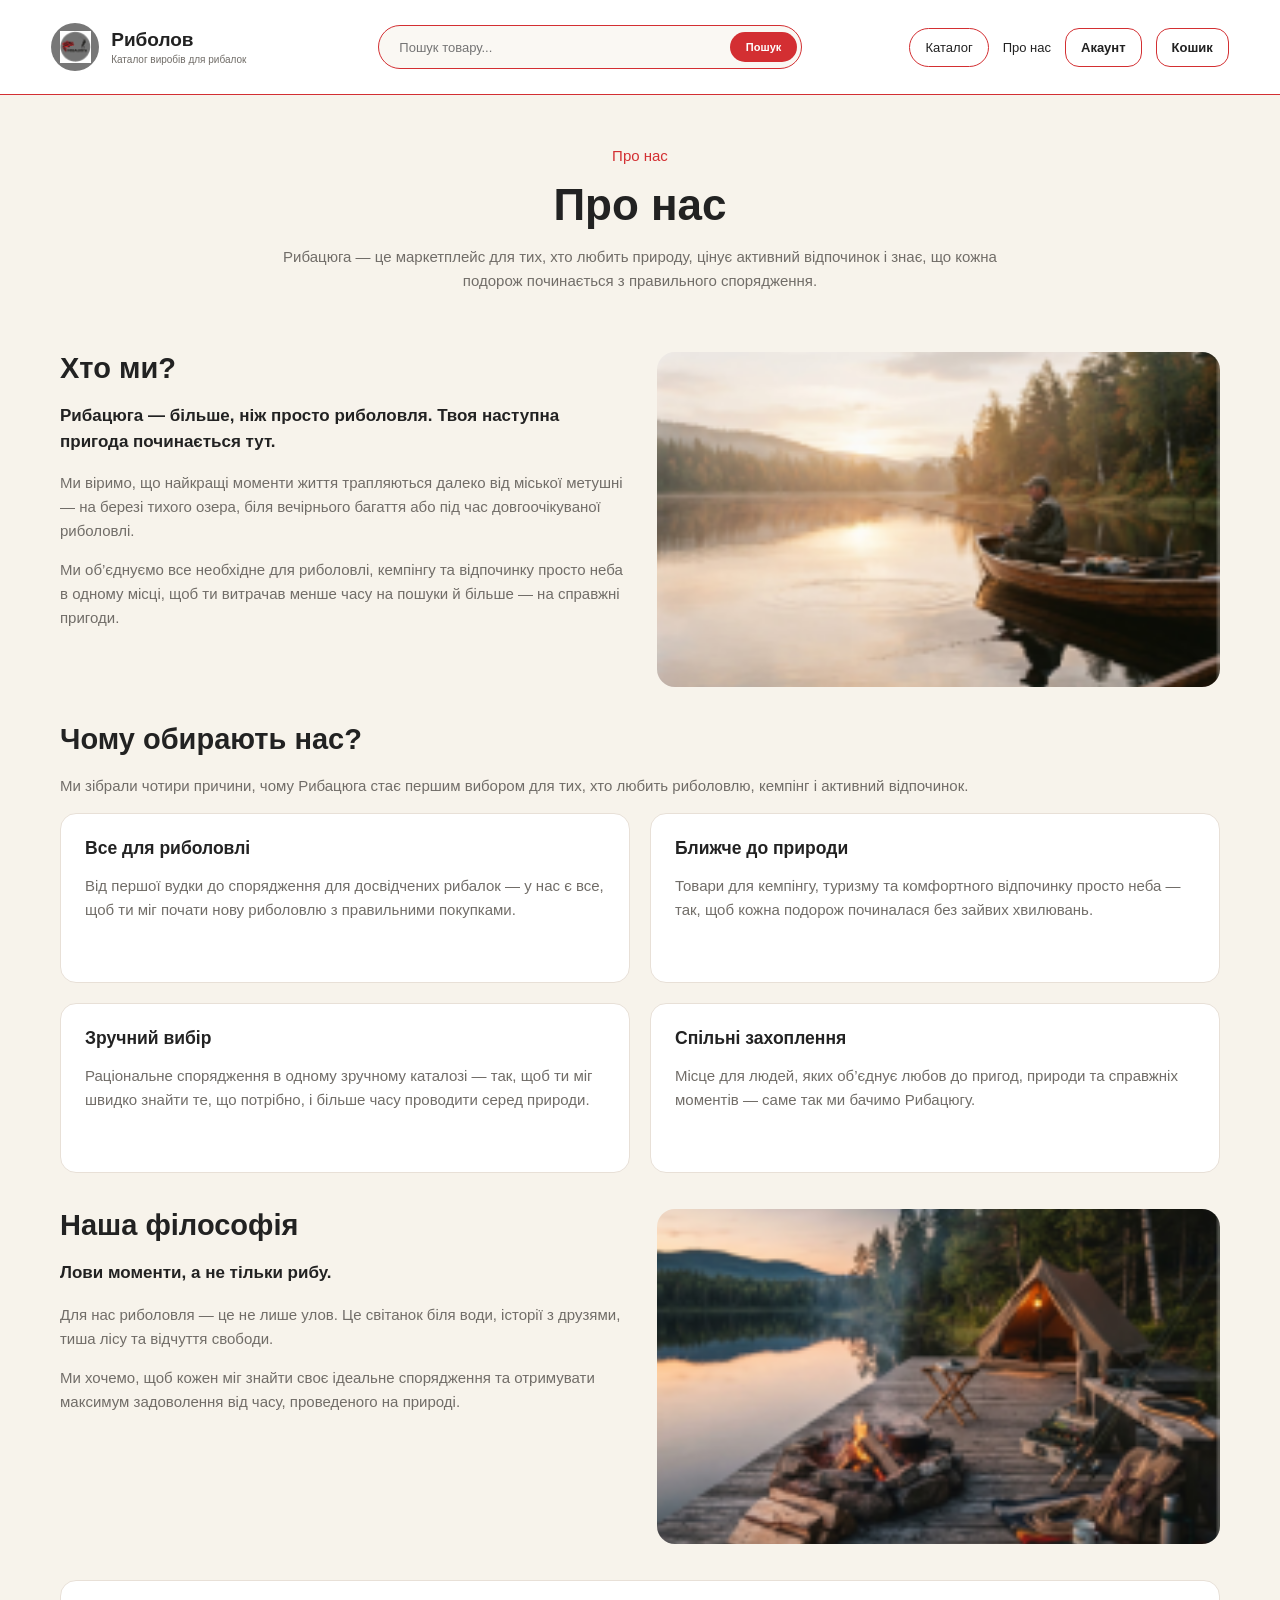
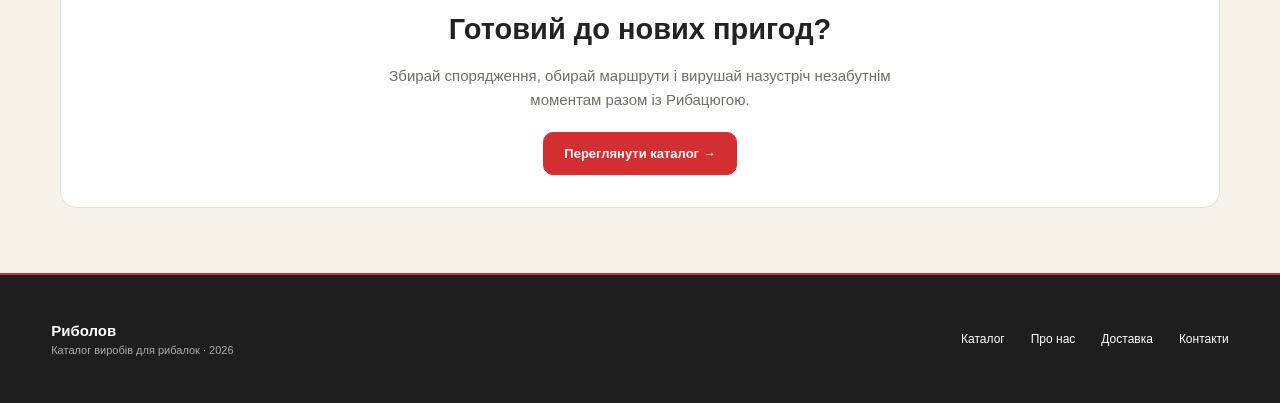
==== about.html @ 7ff8fed2 "Add HTML and CSS marketplace pages" ====
<!DOCTYPE html>
<html lang="uk">
  <head>
    <meta charset="utf-8">
    <meta name="viewport" content="width=device-width, initial-scale=1">
    <title>Про нас — Риболов</title>
    <link rel="stylesheet" href="styles.css">
    <link rel="stylesheet" href="about.css">
  </head>
  <body class="about-page">
    <header class="site-header">
      <div class="container header-inner">
        <a href="index.html" class="brand" aria-label="Риболов — головна"><span class="brand-mark"><img src="assets/logo.png" alt=""></span><span><strong>Риболов</strong><small>Каталог виробів для рибалок</small></span></a>
        <form class="header-search" action="catalog.html">
          <input name="q" type="search" placeholder="Пошук товару..." aria-label="Пошук товару">
          <button class="search-button" type="submit">Пошук</button>
        </form>
        <nav class="top-nav" aria-label="Основна навігація">
          <a class="nav-pill" href="catalog.html">Каталог</a>
          <a class="nav-plain" href="about.html" aria-current="page">Про нас</a>
          <a class="nav-icon" href="login.html">Акаунт</a>
          <a class="nav-icon" href="cart.html">Кошик</a>
        </nav>
      </div>
    </header>
    <main class="container story-main">
      <section class="story-hero">
        <div class="eyebrow">Про нас</div>
        <h1>Про нас</h1>
        <p>Рибацюга — це маркетплейс для тих, хто любить природу, цінує активний відпочинок і знає, що кожна подорож починається з правильного спорядження.</p>
      </section>
      <section class="story-split">
        <div>
          <h2>Хто ми?</h2>
          <h3>Рибацюга — більше, ніж просто риболовля. Твоя наступна пригода починається тут.</h3>
          <p>Ми віримо, що найкращі моменти життя трапляються далеко від міської метушні — на березі тихого озера, біля вечірнього багаття або під час довгоочікуваної риболовлі.</p>
          <p>Ми об’єднуємо все необхідне для риболовлі, кемпінгу та відпочинку просто неба в одному місці, щоб ти витрачав менше часу на пошуки й більше — на справжні пригоди.</p>
        </div>
        <img src="assets/about-lake.png" alt="Рибалка у човні на спокійному озері">
      </section>
      <section class="benefits">
        <h2>Чому обирають нас?</h2>
        <p class="section-intro">Ми зібрали чотири причини, чому Рибацюга стає першим вибором для тих, хто любить риболовлю, кемпінг і активний відпочинок.</p>
        <div class="benefits-grid">
          <article class="surface">
            <h3>Все для риболовлі</h3>
            <p>Від першої вудки до спорядження для досвідчених рибалок — у нас є все, щоб ти міг почати нову риболовлю з правильними покупками.</p>
          </article>
          <article class="surface">
            <h3>Ближче до природи</h3>
            <p>Товари для кемпінгу, туризму та комфортного відпочинку просто неба — так, щоб кожна подорож починалася без зайвих хвилювань.</p>
          </article>
          <article class="surface">
            <h3>Зручний вибір</h3>
            <p>Раціональне спорядження в одному зручному каталозі — так, щоб ти міг швидко знайти те, що потрібно, і більше часу проводити серед природи.</p>
          </article>
          <article class="surface">
            <h3>Спільні захоплення</h3>
            <p>Місце для людей, яких об’єднує любов до пригод, природи та справжніх моментів — саме так ми бачимо Рибацюгу.</p>
          </article>
        </div>
      </section>
      <section class="story-split philosophy">
        <div>
          <h2>Наша філософія</h2>
          <h3>Лови моменти, а не тільки рибу.</h3>
          <p>Для нас риболовля — це не лише улов. Це світанок біля води, історії з друзями, тиша лісу та відчуття свободи.</p>
          <p>Ми хочемо, щоб кожен міг знайти своє ідеальне спорядження та отримувати максимум задоволення від часу, проведеного на природі.</p>
        </div>
        <img src="assets/about-camp.png" alt="Намет і спорядження на березі озера">
      </section>
      <section class="story-cta surface">
        <h2>Готовий до нових пригод?</h2>
        <p>Збирай спорядження, обирай маршрути і вирушай назустріч незабутнім моментам разом із Рибацюгою.</p>
        <a href="catalog.html" class="btn">Переглянути каталог →</a>
      </section>
    </main>
    <footer class="site-footer">
      <div class="container footer-inner">
        <div><strong>Риболов</strong><small>Каталог виробів для рибалок · 2026</small></div>
        <nav class="footer-links" aria-label="Навігація в підвалі">
          <a href="catalog.html">Каталог</a>
          <a href="about.html">Про нас</a>
          <a href="contacts.html">Доставка</a>
          <a href="contacts.html">Контакти</a>
        </nav>
      </div>
    </footer>
  </body>
</html>
---- styles.css ----
/* 1. Загальні стилі для всіх сторінок */
* {
  box-sizing: border-box;
}

body {
  margin: 0;
  min-width: 1100px;
  background: #f7f3eb;
  color: #222;
  font-family: Arial, sans-serif;
  font-size: 15px;
}

a {
  color: inherit;
  text-decoration: none;
}

img {
  max-width: 100%;
}

button, input, select {
  font: inherit;
}

button {
  cursor: pointer;
}

.container {
  width: 92%;
  max-width: 1320px;
  margin: 0 auto;
}

.surface {
  background: white;
  border: 1px solid #e8e0d7;
  border-radius: 16px;
}

.btn {
  display: inline-block;
  padding: 13px 20px;
  border: 1px solid #d32f32;
  border-radius: 10px;
  background: #d32f32;
  color: white;
  font-weight: bold;
  font-size: 13px;
  text-align: center;
}

.btn-outline {
  background: white;
  color: #d32f32;
}

.page-title {
  margin: 0;
  font-size: 34px;
}

.page-intro, .lead {
  color: #716d68;
  line-height: 1.6;
}

.breadcrumb {
  margin: 40px 0 22px;
  color: #89827c;
  font-size: 13px;
}

.breadcrumb span, .eyebrow {
  color: #d32f32;
}

/* 2. Верхнє меню — однакове на всіх сторінках */
.site-header {
  background: white;
  border-bottom: 1px solid #d32f32;
}

.header-inner {
  height: 94px;
  display: flex;
  align-items: center;
  justify-content: space-between;
  gap: 24px;
}

.brand {
  display: flex;
  align-items: center;
  gap: 12px;
  min-width: 220px;
}

.brand-mark {
  width: 48px;
  height: 48px;
  border-radius: 50%;
  background: #777;
  display: flex;
  align-items: center;
  justify-content: center;
}

.brand-mark img {
  width: 31px;
}

.brand strong, .brand small {
  display: block;
}

.brand strong {
  font-size: 19px;
}

.brand small {
  margin-top: 3px;
  color: #716d68;
  font-size: 10px;
}

.header-search {
  display: flex;
  align-items: center;
  width: 36%;
  height: 44px;
  padding: 4px;
  border: 1px solid #d32f32;
  border-radius: 24px;
  background: #faf8f3;
}

.header-search input {
  flex: 1;
  min-width: 0;
  padding-left: 16px;
  border: 0;
  outline: 0;
  background: transparent;
  font-size: 13px;
}

.search-button {
  padding: 9px 16px;
  border: 0;
  border-radius: 20px;
  background: #d32f32;
  color: white;
  font-size: 11px;
  font-weight: bold;
}

.top-nav {
  display: flex;
  align-items: center;
  gap: 14px;
  white-space: nowrap;
  font-size: 13px;
}

.nav-pill, .nav-icon {
  padding: 11px 15px;
  border: 1px solid #d32f32;
  border-radius: 20px;
}

.nav-icon {
  border-radius: 14px;
  font-weight: bold;
}

/* 3. Нижнє меню */
.site-footer {
  background: #1e1e1e;
  color: white;
  border-top: 2px solid #d32f32;
}

.footer-inner {
  min-height: 128px;
  display: flex;
  align-items: center;
  justify-content: space-between;
}

.footer-inner strong, .footer-inner small {
  display: block;
}

.footer-inner small {
  margin-top: 5px;
  color: #aaa;
  font-size: 11px;
}

.footer-links {
  display: flex;
  gap: 26px;
  font-size: 12px;
}
---- about.css ----
/* 9. Про нас */
.story-main {
  max-width: 1160px;
  padding-bottom: 65px;
}

.story-hero {
  max-width: 750px;
  margin: auto;
  padding: 52px 0 44px;
  text-align: center;
}

.story-hero h1 {
  margin: 16px 0 10px;
  font-size: 44px;
}

.story-hero p, .story-split p, .benefits p, .story-cta p {
  color: #716d68;
  line-height: 1.6;
}

.story-split {
  display: grid;
  grid-template-columns: 1fr 1fr;
  gap: 34px;
  margin-bottom: 36px;
}

.story-split h2, .benefits h2, .story-cta h2 {
  margin: 0 0 18px;
  font-size: 29px;
}

.story-split h3 {
  font-size: 17px;
  line-height: 1.5;
}

.story-split img {
  width: 100%;
  height: 335px;
  border-radius: 18px;
  object-fit: cover;
}

.benefits {
  margin-bottom: 36px;
}

.benefits-grid {
  display: grid;
  grid-template-columns: 1fr 1fr;
  gap: 20px;
}

.benefits-grid article {
  min-height: 170px;
  padding: 24px;
}

.benefits-grid h3 {
  margin: 0;
}

.story-cta {
  padding: 32px;
  text-align: center;
}

.story-cta p {
  max-width: 570px;
  margin: 0 auto 20px;
}
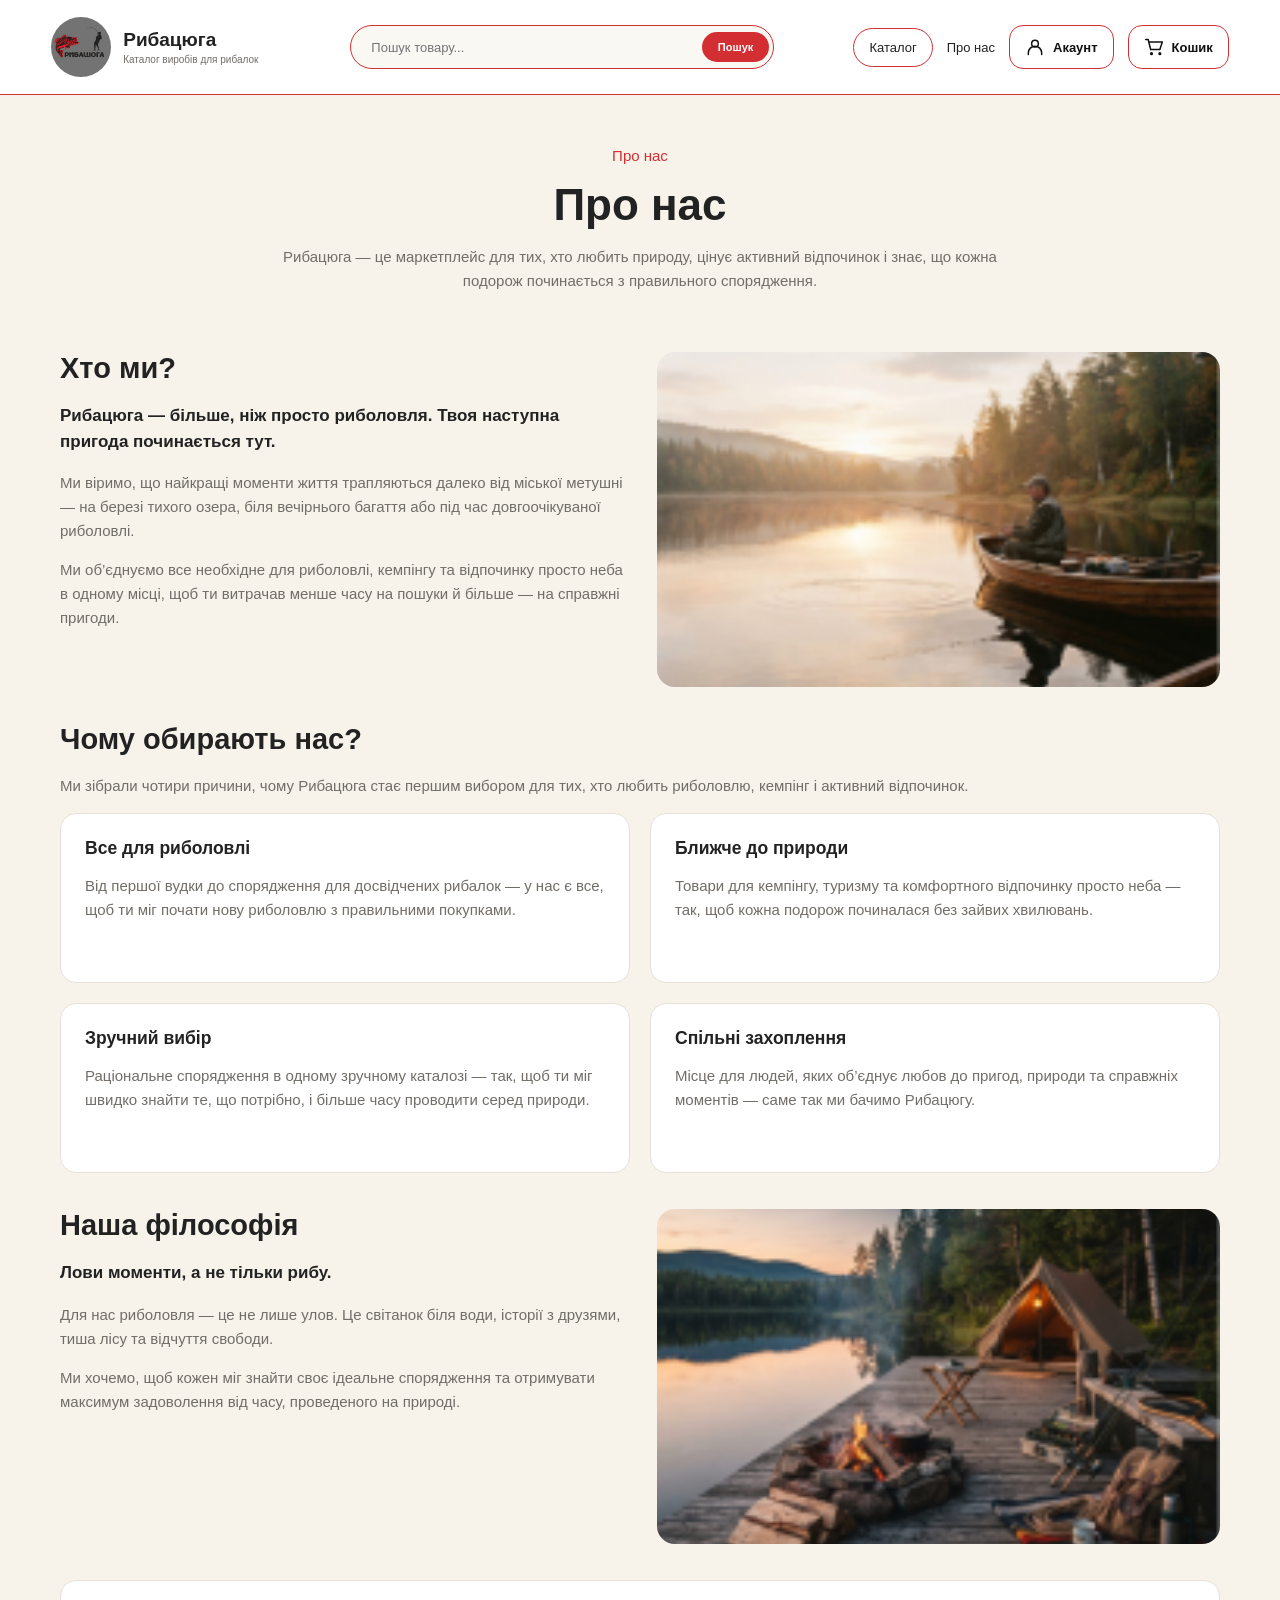
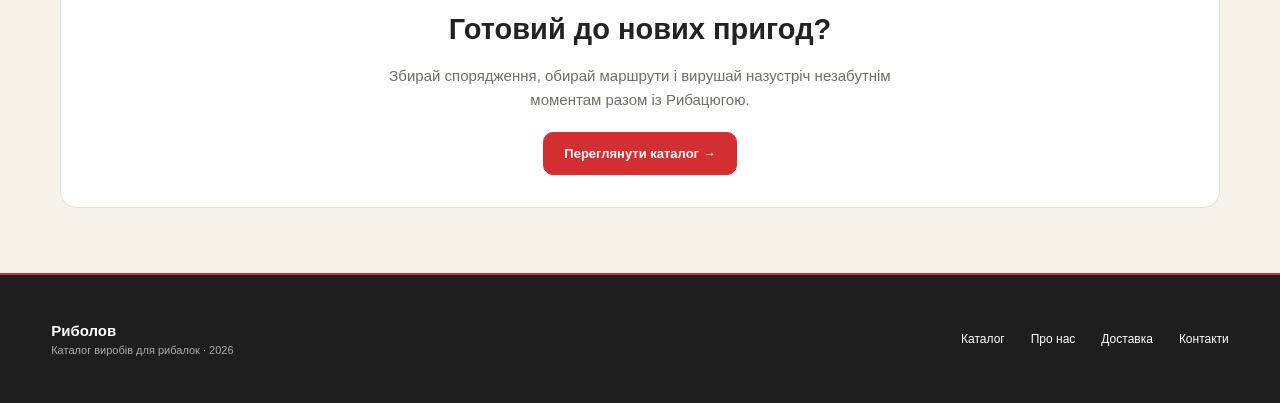
==== commit d2b483fe: "Unify header logo and account/cart icons" ====
--- a/about.html
+++ b/about.html
@@ -10,7 +10,7 @@
   <body class="about-page">
     <header class="site-header">
       <div class="container header-inner">
-        <a href="index.html" class="brand" aria-label="Риболов — головна"><span class="brand-mark"><img src="assets/logo.png" alt=""></span><span><strong>Риболов</strong><small>Каталог виробів для рибалок</small></span></a>
+        <a href="index.html" class="brand" aria-label="Рибацюга — головна"><span class="brand-mark"><img src="assets/logo.png" alt=""></span><span><strong>Рибацюга</strong><small>Каталог виробів для рибалок</small></span></a>
         <form class="header-search" action="catalog.html">
           <input name="q" type="search" placeholder="Пошук товару..." aria-label="Пошук товару">
           <button class="search-button" type="submit">Пошук</button>
@@ -18,8 +18,8 @@
         <nav class="top-nav" aria-label="Основна навігація">
           <a class="nav-pill" href="catalog.html">Каталог</a>
           <a class="nav-plain" href="about.html" aria-current="page">Про нас</a>
-          <a class="nav-icon" href="login.html">Акаунт</a>
-          <a class="nav-icon" href="cart.html">Кошик</a>
+          <a class="nav-icon" href="login.html"><img src="assets/account-icon.svg" alt="">Акаунт</a>
+          <a class="nav-icon" href="cart.html"><img src="assets/cart-icon.svg" alt="">Кошик</a>
         </nav>
       </div>
     </header>
--- a/styles.css
+++ b/styles.css
@@ -100,17 +100,22 @@
 }
 
 .brand-mark {
-  width: 48px;
-  height: 48px;
+  width: 60px;
+  height: 60px;
   border-radius: 50%;
   background: #777;
   display: flex;
   align-items: center;
   justify-content: center;
+  overflow: hidden;
+  flex-shrink: 0;
 }
 
 .brand-mark img {
-  width: 31px;
+  display: block;
+  width: 100%;
+  height: 100%;
+  object-fit: cover;
 }
 
 .brand strong, .brand small {
@@ -173,8 +178,18 @@
 }
 
 .nav-icon {
+  display: inline-flex;
+  align-items: center;
+  gap: 8px;
   border-radius: 14px;
+  color: #111;
   font-weight: bold;
+}
+
+.nav-icon img {
+  display: block;
+  width: 20px;
+  height: 20px;
 }
 
 /* 3. Нижнє меню */
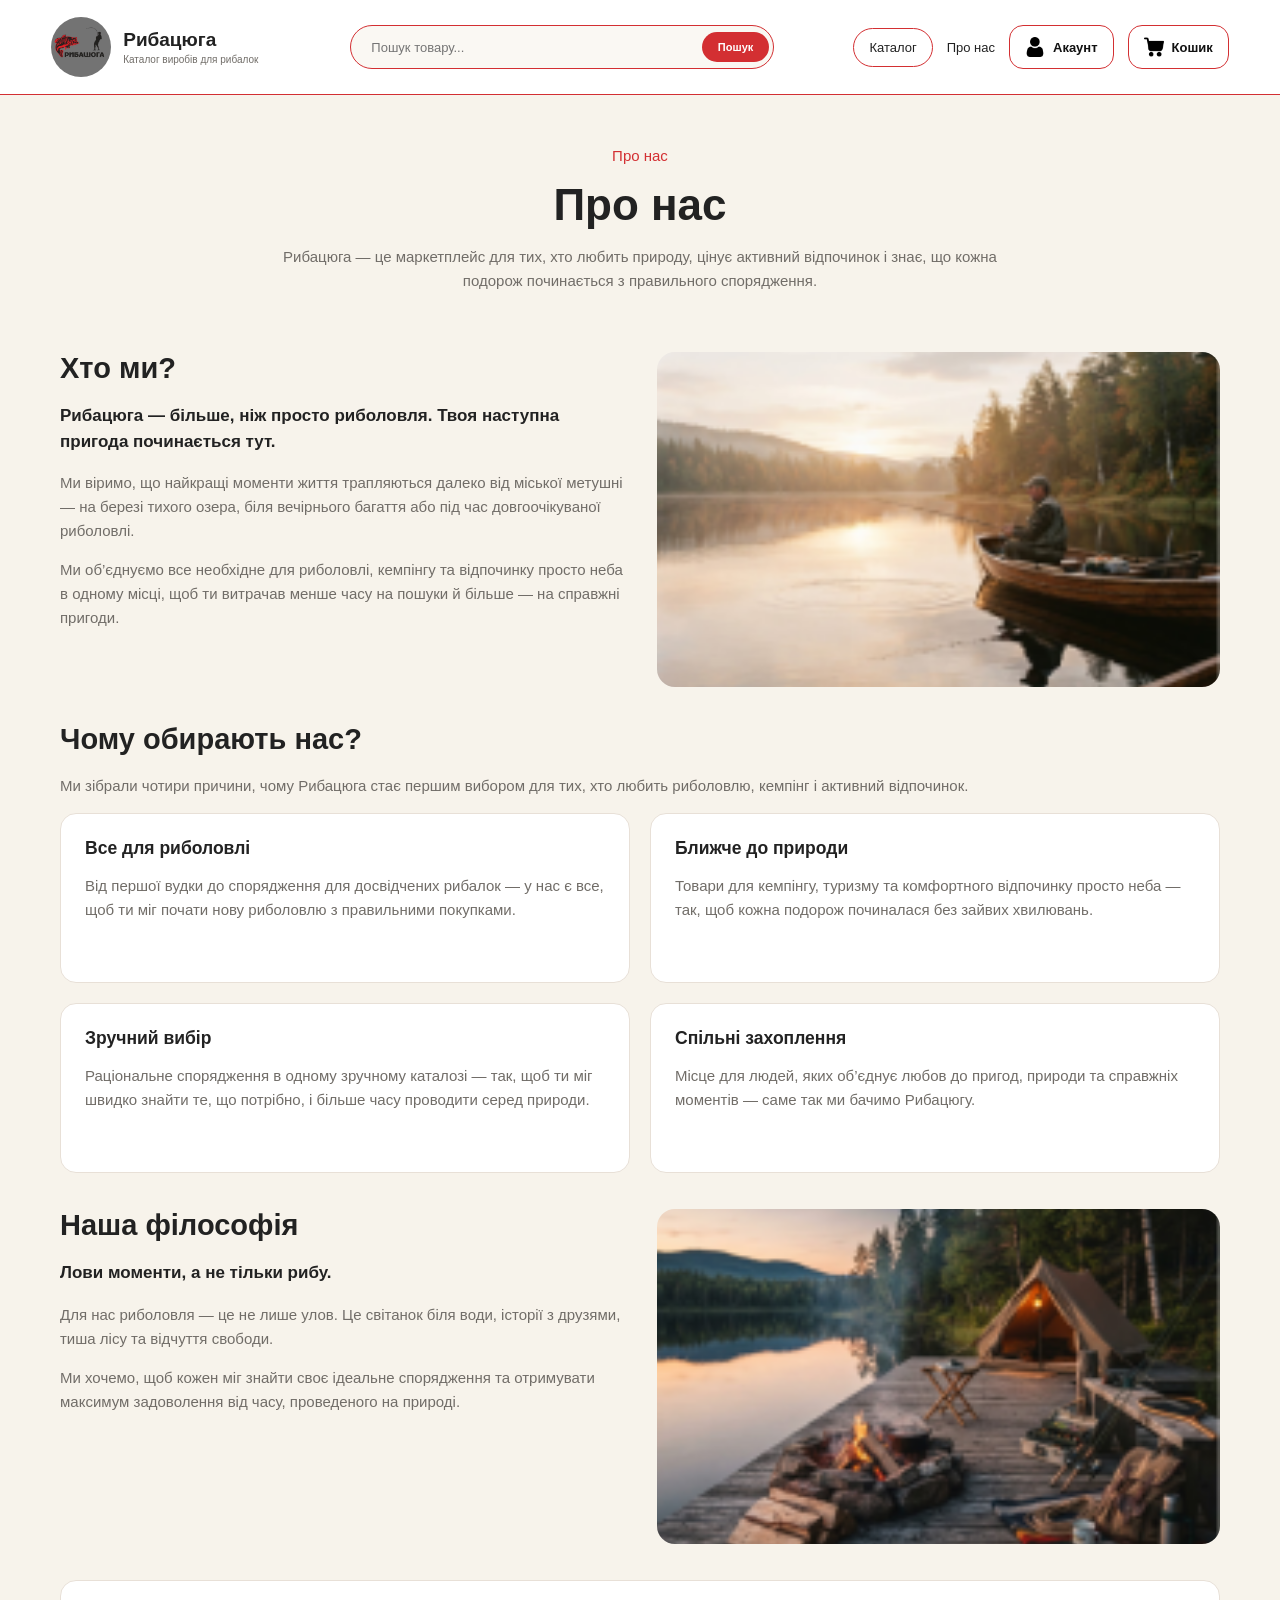
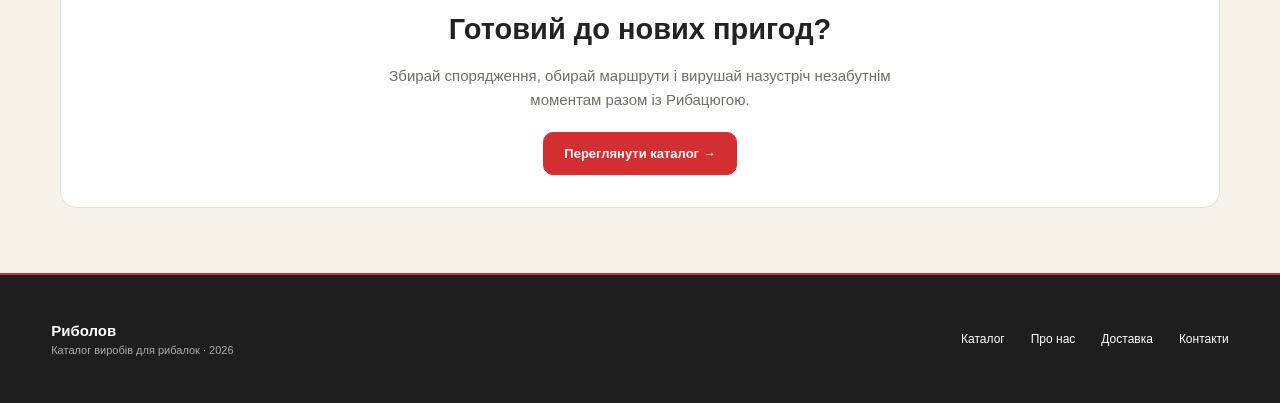
==== commit dca85fbc: "Use supplied account and cart PNG icons in all headers" ====
--- a/about.html
+++ b/about.html
@@ -18,8 +18,8 @@
         <nav class="top-nav" aria-label="Основна навігація">
           <a class="nav-pill" href="catalog.html">Каталог</a>
           <a class="nav-plain" href="about.html" aria-current="page">Про нас</a>
-          <a class="nav-icon" href="login.html"><img src="assets/account-icon.svg" alt="">Акаунт</a>
-          <a class="nav-icon" href="cart.html"><img src="assets/cart-icon.svg" alt="">Кошик</a>
+          <a class="nav-icon" href="login.html"><img src="assets/user.png" alt="">Акаунт</a>
+          <a class="nav-icon" href="cart.html"><img src="assets/cart.png" alt="">Кошик</a>
         </nav>
       </div>
     </header>
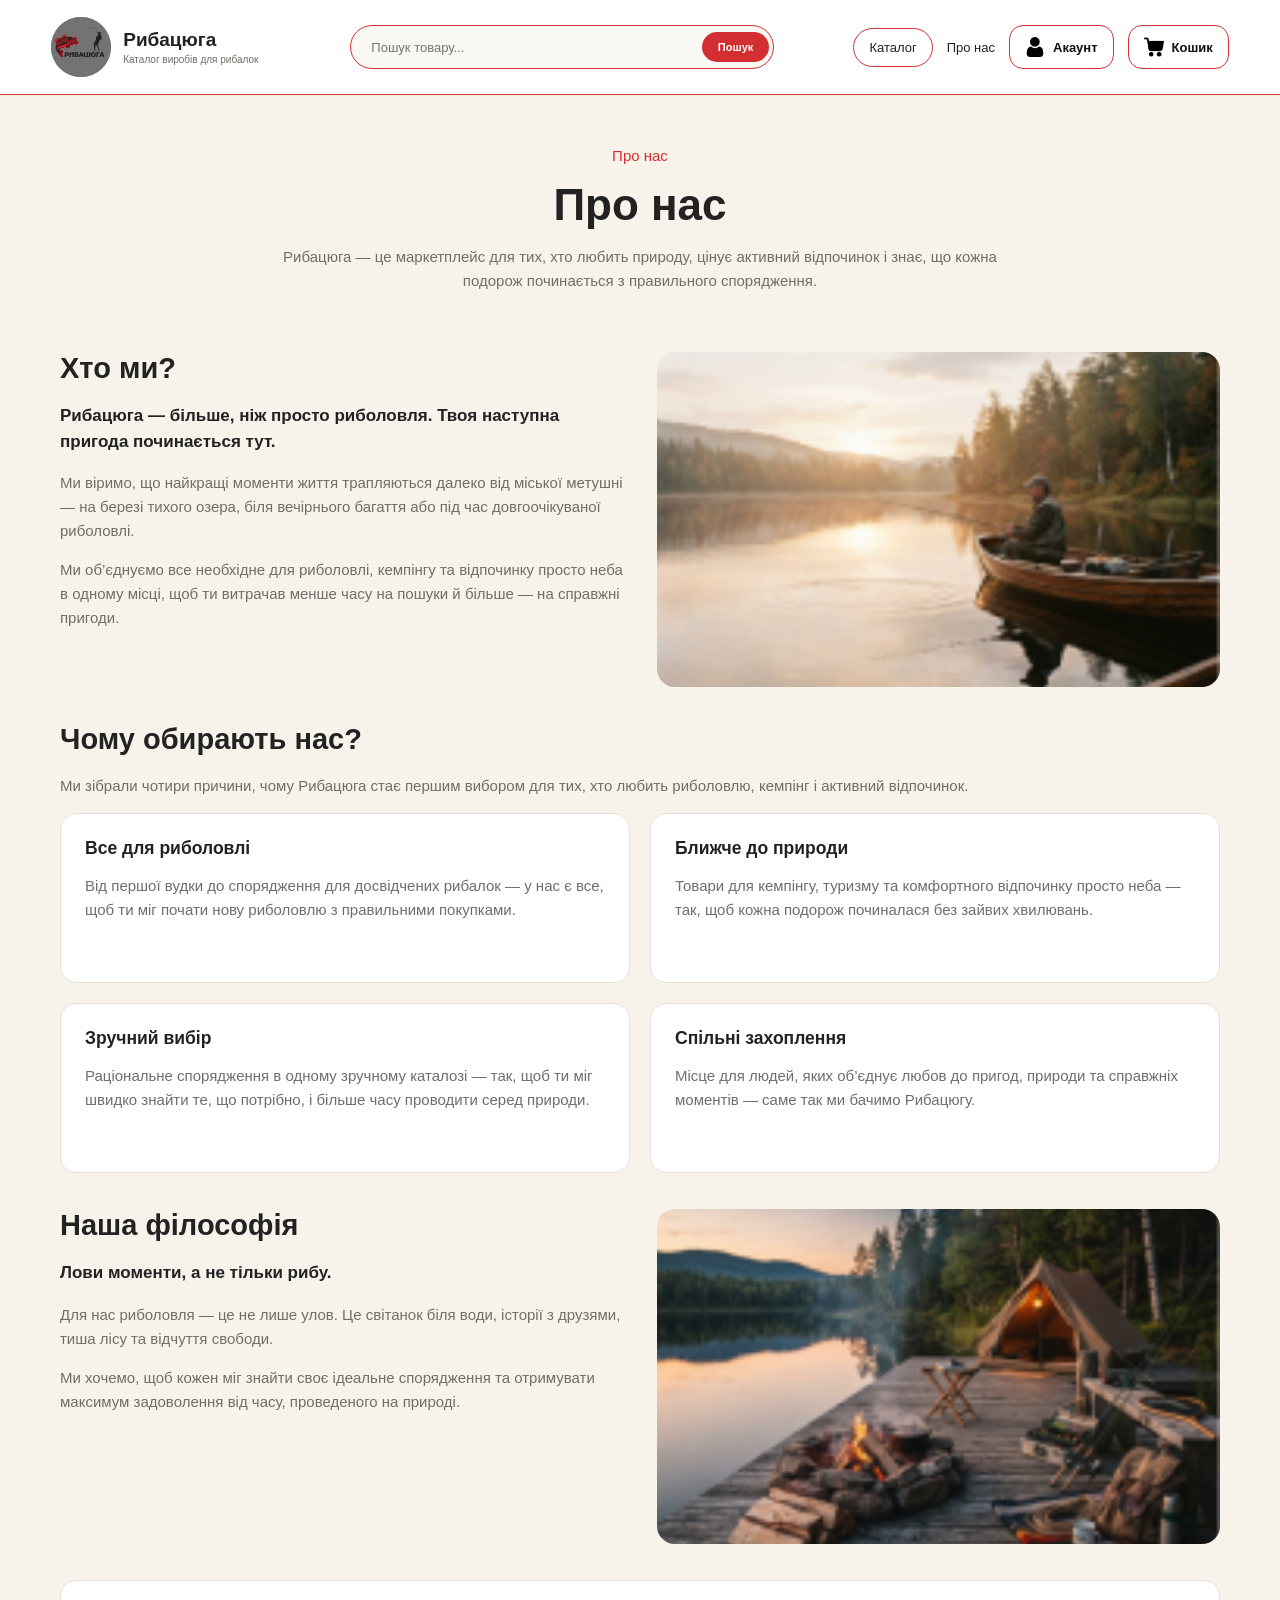
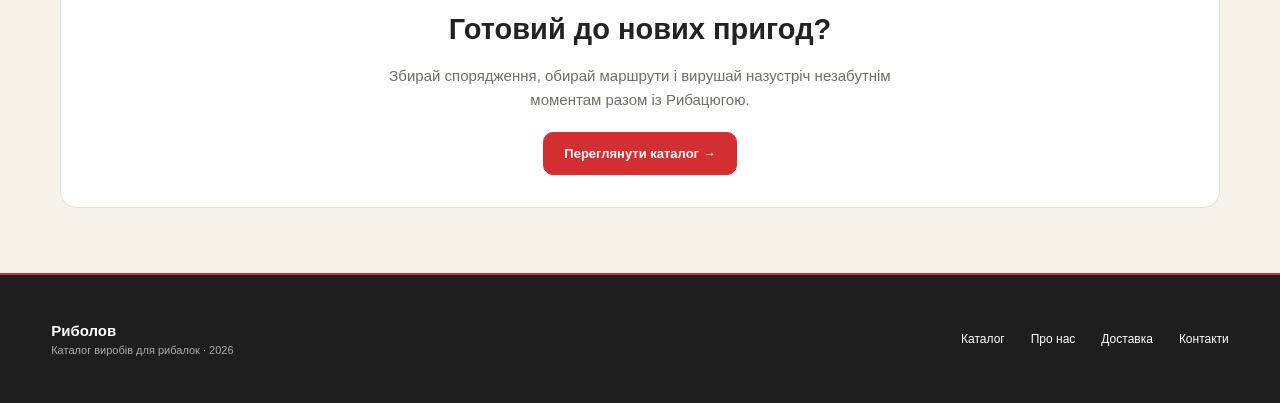
==== commit e7ebdba0: "Improve cart, accessibility, and responsive layout" ====
--- a/about.html
+++ b/about.html
@@ -6,11 +6,12 @@
     <title>Про нас — Риболов</title>
     <link rel="stylesheet" href="styles.css">
     <link rel="stylesheet" href="about.css">
+    <link rel="stylesheet" href="cart.css">
   </head>
   <body class="about-page">
     <header class="site-header">
       <div class="container header-inner">
-        <a href="index.html" class="brand" aria-label="Рибацюга — головна"><span class="brand-mark"><img src="assets/logo.png" alt=""></span><span><strong>Рибацюга</strong><small>Каталог виробів для рибалок</small></span></a>
+        <a href="index.html" class="brand" aria-label="Рибацюга — головна"><span class="brand-mark"><img src="assets/logo-120.png" width="120" height="120" alt=""></span><span><strong>Рибацюга</strong><small>Каталог виробів для рибалок</small></span></a>
         <form class="header-search" action="catalog.html">
           <input name="q" type="search" placeholder="Пошук товару..." aria-label="Пошук товару">
           <button class="search-button" type="submit">Пошук</button>
@@ -36,7 +37,7 @@
           <p>Ми віримо, що найкращі моменти життя трапляються далеко від міської метушні — на березі тихого озера, біля вечірнього багаття або під час довгоочікуваної риболовлі.</p>
           <p>Ми об’єднуємо все необхідне для риболовлі, кемпінгу та відпочинку просто неба в одному місці, щоб ти витрачав менше часу на пошуки й більше — на справжні пригоди.</p>
         </div>
-        <img src="assets/about-lake.png" alt="Рибалка у човні на спокійному озері">
+        <img src="assets/about-lake.png" width="180" height="138" decoding="async" alt="Рибалка у човні на спокійному озері">
       </section>
       <section class="benefits">
         <h2>Чому обирають нас?</h2>
@@ -67,7 +68,7 @@
           <p>Для нас риболовля — це не лише улов. Це світанок біля води, історії з друзями, тиша лісу та відчуття свободи.</p>
           <p>Ми хочемо, щоб кожен міг знайти своє ідеальне спорядження та отримувати максимум задоволення від часу, проведеного на природі.</p>
         </div>
-        <img src="assets/about-camp.png" alt="Намет і спорядження на березі озера">
+        <img src="assets/about-camp.png" width="180" height="141" loading="lazy" decoding="async" alt="Намет і спорядження на березі озера">
       </section>
       <section class="story-cta surface">
         <h2>Готовий до нових пригод?</h2>
@@ -86,5 +87,6 @@
         </nav>
       </div>
     </footer>
+    <script src="cart.js"></script>
   </body>
 </html>
--- a/styles.css
+++ b/styles.css
@@ -5,7 +5,6 @@
 
 body {
   margin: 0;
-  min-width: 1100px;
   background: #f7f3eb;
   color: #222;
   font-family: Arial, sans-serif;
@@ -222,3 +221,106 @@
   font-size: 12px;
 }
 
+@media (max-width: 1024px) {
+  .header-inner {
+    height: auto;
+    min-height: 94px;
+    flex-wrap: wrap;
+    padding: 14px 0;
+  }
+
+  .header-search {
+    order: 3;
+    width: 100%;
+  }
+
+  .top-nav {
+    margin-left: auto;
+  }
+}
+
+@media (max-width: 768px) {
+  .container {
+    width: calc(100% - 32px);
+  }
+
+  .header-inner {
+    flex-direction: column;
+    align-items: stretch;
+    gap: 12px;
+  }
+
+  .brand {
+    min-width: 0;
+    justify-content: center;
+  }
+
+  .header-search {
+    order: initial;
+  }
+
+  .top-nav {
+    width: 100%;
+    flex-wrap: wrap;
+    justify-content: center;
+    gap: 8px;
+    margin-left: 0;
+    white-space: normal;
+  }
+
+  .nav-pill,
+  .nav-icon {
+    padding: 9px 12px;
+  }
+
+  .page-title {
+    font-size: 29px;
+  }
+
+  .breadcrumb {
+    margin-top: 28px;
+  }
+
+  .footer-inner {
+    min-height: 150px;
+    flex-direction: column;
+    justify-content: center;
+    gap: 22px;
+    padding: 28px 0;
+    text-align: center;
+  }
+
+  .footer-links {
+    flex-wrap: wrap;
+    justify-content: center;
+    gap: 16px 22px;
+  }
+}
+
+@media (max-width: 480px) {
+  .container {
+    width: calc(100% - 24px);
+  }
+
+  .brand-mark {
+    width: 50px;
+    height: 50px;
+  }
+
+  .brand strong {
+    font-size: 17px;
+  }
+
+  .top-nav {
+    font-size: 12px;
+  }
+
+  .nav-plain {
+    padding: 8px;
+  }
+
+  .btn {
+    padding: 12px 16px;
+  }
+}
+
--- a/about.css
+++ b/about.css
@@ -74,3 +74,43 @@
   margin: 0 auto 20px;
 }
 
+@media (max-width: 768px) {
+  .story-hero {
+    padding: 42px 0 34px;
+  }
+
+  .story-hero h1 {
+    font-size: 36px;
+  }
+
+  .story-split,
+  .benefits-grid {
+    grid-template-columns: 1fr;
+  }
+
+  .story-split img {
+    height: 280px;
+  }
+}
+
+@media (max-width: 480px) {
+  .story-hero h1 {
+    font-size: 31px;
+  }
+
+  .story-split h2,
+  .benefits h2,
+  .story-cta h2 {
+    font-size: 25px;
+  }
+
+  .story-split img {
+    height: 220px;
+  }
+
+  .benefits-grid article,
+  .story-cta {
+    padding: 22px;
+  }
+}
+
--- a/cart.css
+++ b/cart.css
@@ -0,0 +1,347 @@
+/* 10. Кошик: панель справа поверх каталогу */
+.cart-open {
+  overflow: hidden;
+}
+
+.scrim {
+  position: fixed;
+  inset: 0;
+  z-index: 1000;
+  background: #0006;
+  visibility: hidden;
+  opacity: 0;
+  pointer-events: none;
+}
+
+.cart-drawer {
+  position: fixed;
+  top: 0;
+  right: 0;
+  bottom: 0;
+  z-index: 1001;
+  width: 480px;
+  display: flex;
+  flex-direction: column;
+  background: #f7f3eb;
+  box-shadow: -18px 0 45px #0002;
+  visibility: hidden;
+  transform: translateX(100%);
+  will-change: transform;
+}
+
+.cart-open .scrim {
+  visibility: visible;
+  pointer-events: auto;
+  animation: cart-scrim-in 420ms ease-out both;
+}
+
+.cart-open .cart-drawer {
+  visibility: visible;
+  animation: cart-drawer-in 560ms cubic-bezier(.22, 1, .36, 1) both;
+}
+
+@keyframes cart-drawer-in {
+  from {
+    transform: translateX(100%);
+  }
+
+  to {
+    transform: translateX(0);
+  }
+}
+
+@keyframes cart-scrim-in {
+  from {
+    opacity: 0;
+  }
+
+  to {
+    opacity: 1;
+  }
+}
+
+.cart-open.is-closing .cart-drawer {
+  animation: cart-drawer-out 460ms cubic-bezier(.64, 0, .78, 0) both;
+  pointer-events: none;
+}
+
+.cart-open.is-closing .scrim {
+  animation: cart-scrim-out 360ms ease-in both;
+  pointer-events: none;
+}
+
+@keyframes cart-drawer-out {
+  from {
+    transform: translateX(0);
+  }
+
+  to {
+    transform: translateX(100%);
+  }
+}
+
+@keyframes cart-scrim-out {
+  from {
+    opacity: 1;
+  }
+
+  to {
+    opacity: 0;
+  }
+}
+
+@media (prefers-reduced-motion: reduce) {
+  .cart-drawer,
+  .scrim,
+  .cart-open.is-closing .cart-drawer,
+  .cart-open.is-closing .scrim {
+    animation: none;
+  }
+
+  .cart-open .cart-drawer {
+    transform: translateX(0);
+  }
+
+  .cart-open .scrim {
+    opacity: 1;
+  }
+}
+
+.drawer-head {
+  display: flex;
+  justify-content: space-between;
+  align-items: center;
+  padding: 20px 24px;
+  background: white;
+}
+
+.drawer-head h1 {
+  margin: 0;
+  font-size: 27px;
+}
+
+.drawer-head span, .cart-item p, .gift-box small, .cart-summary p {
+  color: #716d68;
+  font-size: 12px;
+}
+
+.close-drawer {
+  padding: 5px 12px;
+  border: 1px solid #e8e0d7;
+  border-radius: 8px;
+  background: white;
+  font-size: 26px;
+}
+
+.drawer-content {
+  flex: 1;
+  padding: 24px;
+  overflow: auto;
+}
+
+.cart-item {
+  padding: 17px;
+}
+
+.cart-item + .cart-item {
+  margin-top: 12px;
+}
+
+.cart-item-top, .cart-item-bottom, .summary-row, .summary-actions {
+  display: flex;
+  align-items: center;
+  justify-content: space-between;
+  gap: 12px;
+}
+
+.cart-item img {
+  width: 95px;
+  height: 95px;
+  object-fit: contain;
+}
+
+.cart-item h2 {
+  margin: 0;
+  font-size: 17px;
+}
+
+.cart-item-copy {
+  flex: 1;
+  min-width: 0;
+}
+
+.in-stock {
+  color: #44745a;
+  font-size: 12px;
+}
+
+.cart-item-bottom {
+  margin-top: 20px;
+}
+
+.qty {
+  display: flex;
+  align-items: center;
+  gap: 12px;
+}
+
+.qty button, .trash {
+  width: 35px;
+  height: 35px;
+  border: 1px solid #e8e0d7;
+  border-radius: 8px;
+  background: white;
+}
+
+.qty button:disabled,
+.summary-actions .btn:disabled {
+  cursor: not-allowed;
+  opacity: .45;
+}
+
+.gift-box {
+  margin-top: 16px;
+  padding: 19px;
+  border-radius: 16px;
+  background: #fceeee;
+}
+
+.gift-box h3 {
+  margin: 0 0 15px;
+}
+
+.progress {
+  height: 6px;
+  border-radius: 6px;
+  background: #ead4d2;
+}
+
+.progress i {
+  display: block;
+  width: 40%;
+  height: 100%;
+  background: #d32f32;
+}
+
+.cart-summary {
+  padding: 20px 24px;
+  background: white;
+}
+
+.summary-row {
+  margin-bottom: 15px;
+}
+
+.summary-total {
+  padding-top: 15px;
+  border-top: 1px solid #e8e0d7;
+  font-size: 24px;
+  font-weight: bold;
+}
+
+.summary-actions .btn {
+  flex: 1;
+  border-radius: 24px;
+  padding: 13px 8px;
+}
+
+.cart-empty {
+  padding: 70px 24px;
+  color: #716d68;
+  text-align: center;
+}
+
+.cart-empty span {
+  display: block;
+  margin-bottom: 16px;
+  font-size: 42px;
+}
+
+.cart-empty h2 {
+  margin: 0 0 8px;
+  color: #222;
+}
+
+.cart-empty p {
+  margin: 0;
+  line-height: 1.5;
+}
+
+.nav-icon {
+  position: relative;
+}
+
+.cart-badge {
+  position: absolute;
+  top: -7px;
+  right: -7px;
+  min-width: 20px;
+  height: 20px;
+  padding: 0 5px;
+  border: 2px solid white;
+  border-radius: 10px;
+  background: #d32f32;
+  color: white;
+  font-size: 10px;
+  line-height: 16px;
+  text-align: center;
+}
+
+.cart-fallback-main {
+  min-height: 520px;
+  padding-top: 70px;
+  text-align: center;
+}
+
+.cart-fallback-main .page-intro {
+  max-width: 540px;
+  margin: 12px auto 24px;
+}
+
+@media (max-width: 768px) {
+  .cart-drawer {
+    width: min(100%, 480px);
+  }
+
+  .drawer-head,
+  .drawer-content,
+  .cart-summary {
+    padding-right: 18px;
+    padding-left: 18px;
+  }
+}
+
+@media (max-width: 480px) {
+  .cart-drawer {
+    width: 100%;
+  }
+
+  .drawer-head h1 {
+    font-size: 23px;
+  }
+
+  .cart-item-top {
+    align-items: flex-start;
+  }
+
+  .cart-item img {
+    width: 72px;
+    height: 72px;
+  }
+
+  .cart-item h2 {
+    font-size: 15px;
+  }
+
+  .cart-item-bottom {
+    flex-wrap: wrap;
+  }
+
+  .summary-actions {
+    flex-direction: column;
+  }
+
+  .summary-actions .btn {
+    width: 100%;
+  }
+}
